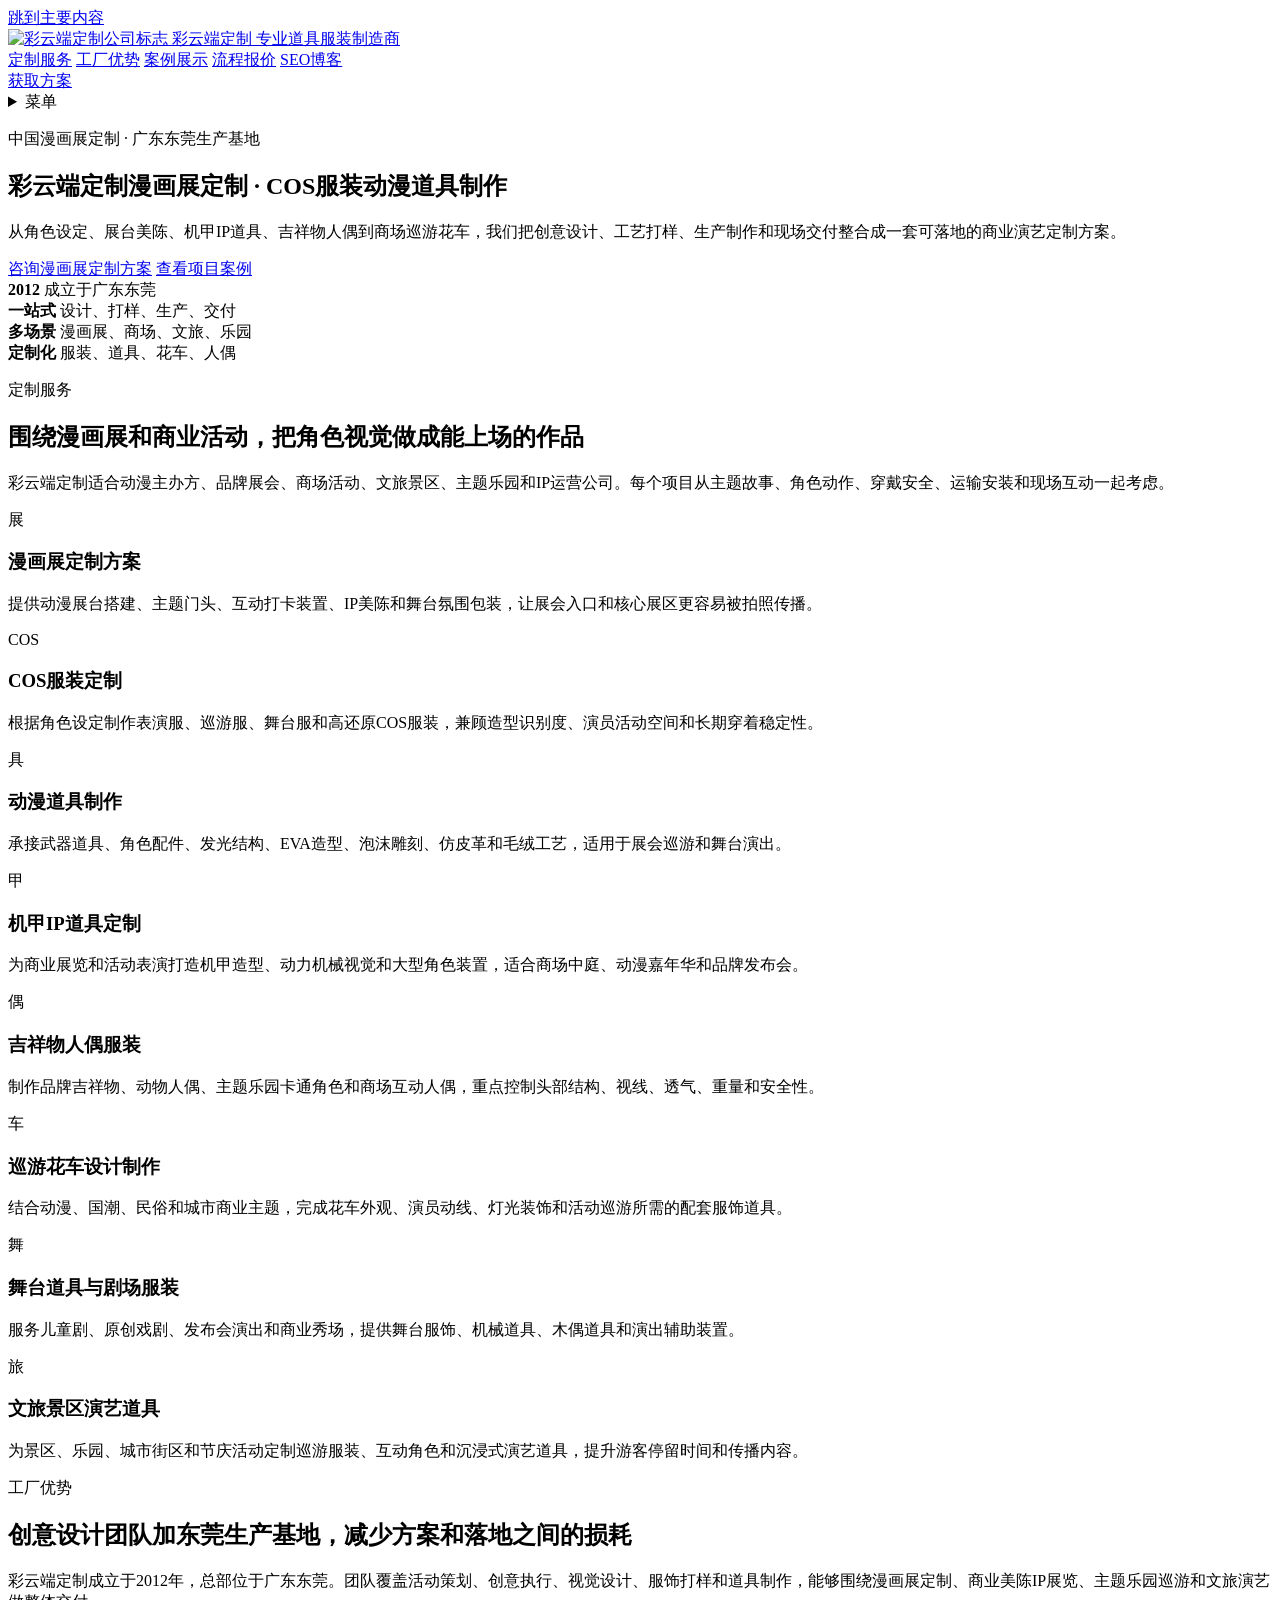
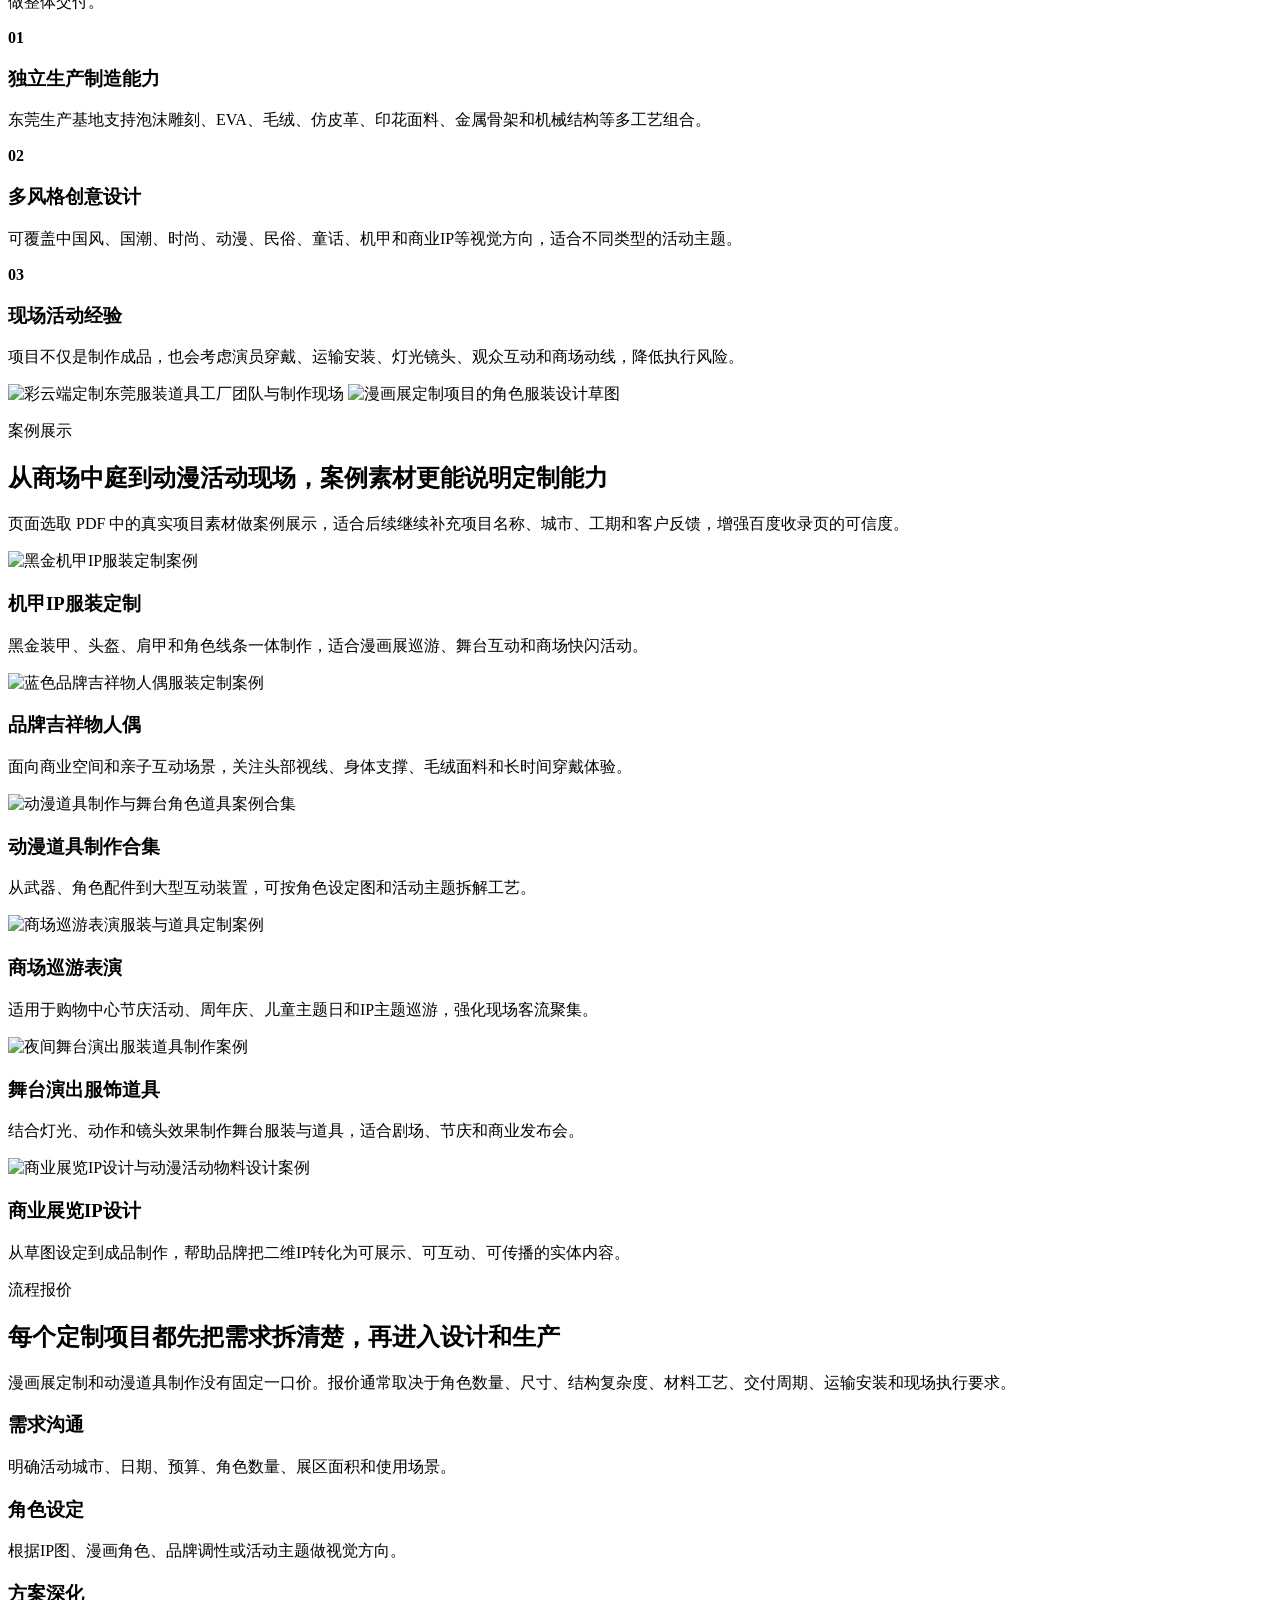
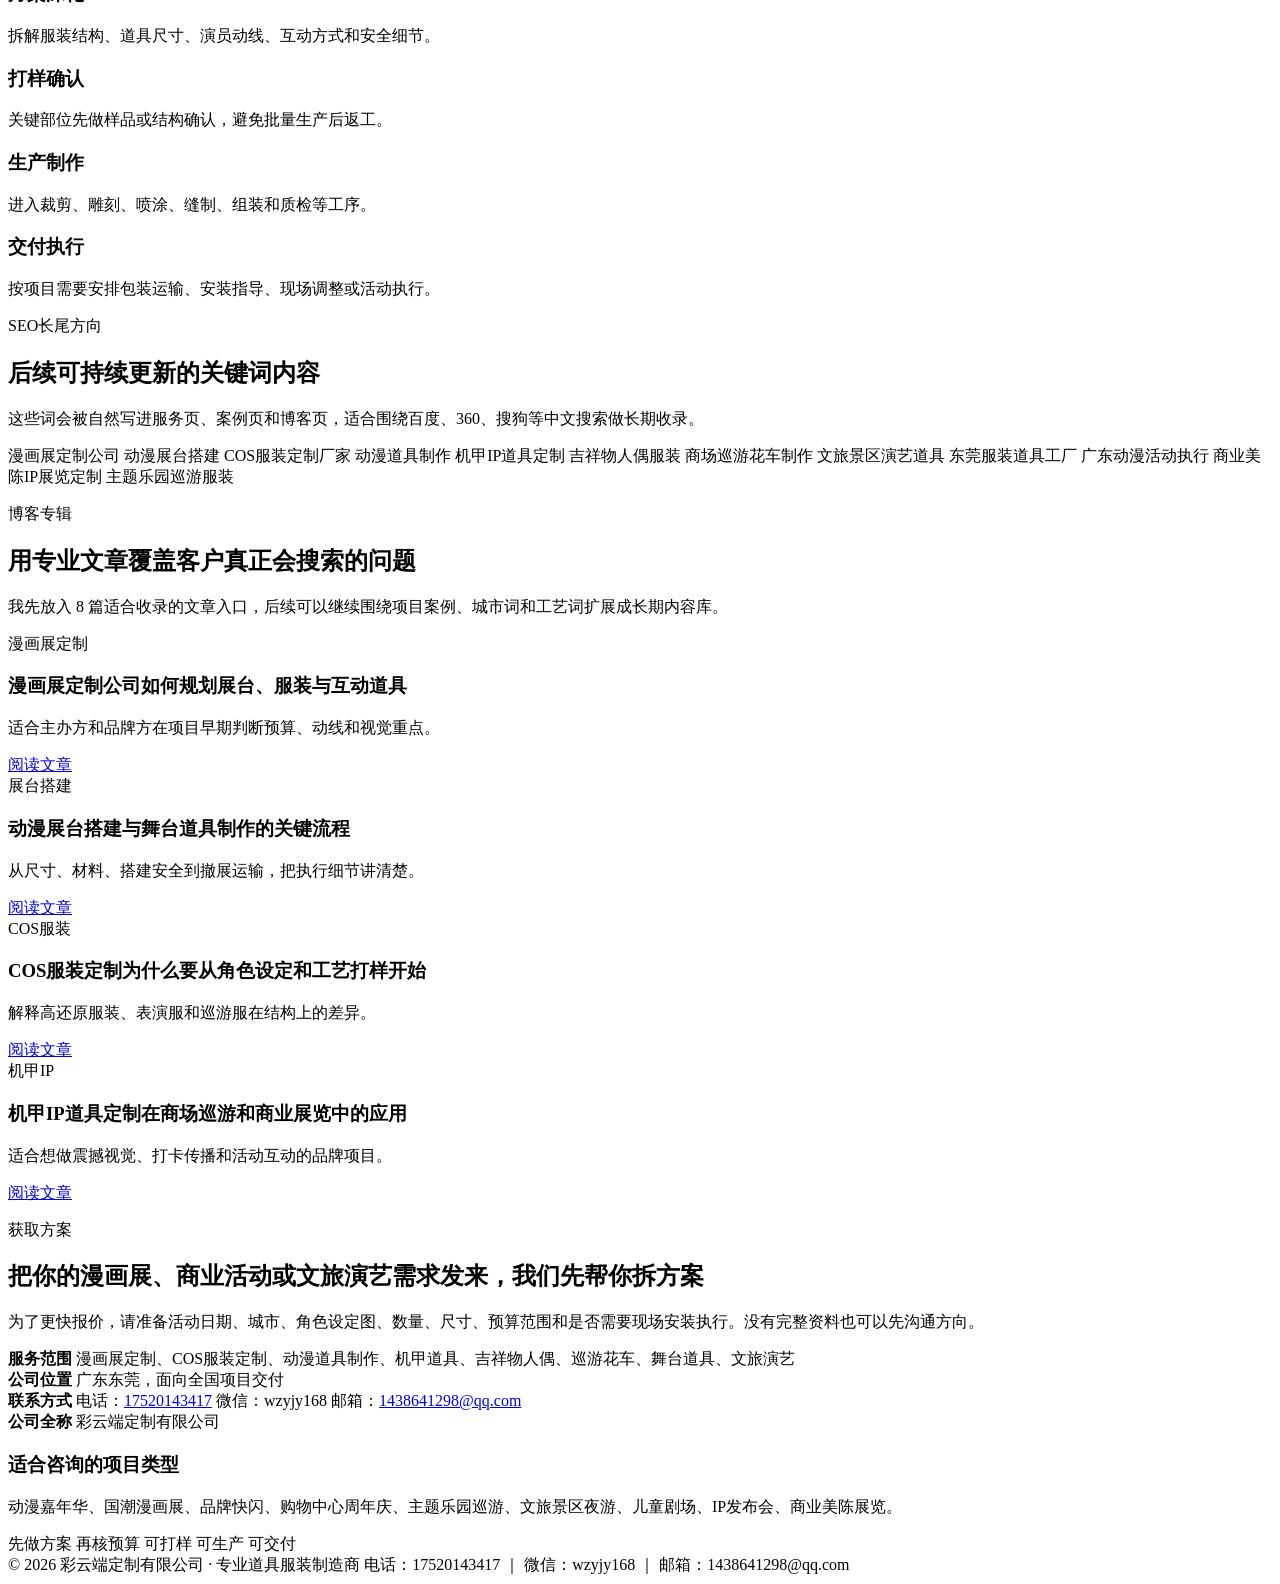
==== index.html @ 737b2afc "Upload root website files" ====
<!doctype html>
<html lang="zh-CN">
<head>
  <meta charset="utf-8">
  <meta name="viewport" content="width=device-width, initial-scale=1">
  <title>彩云端定制有限公司｜漫画展定制_COS服装道具制作_动漫展台搭建厂家</title>
  <meta name="description" content="彩云端定制有限公司成立于2012年，总部位于广东东莞，专注漫画展定制、COS服装定制、动漫道具制作、机甲IP道具、吉祥物人偶、商场巡游花车和文旅演艺服饰道具一站式设计生产。">
  <meta name="keywords" content="漫画展定制,动漫展台搭建,COS服装定制,动漫道具制作,舞台道具制作,机甲IP道具定制,吉祥物人偶服装定制,商场巡游花车,文旅景区演艺道具,东莞服装道具工厂">
  <meta name="robots" content="index,follow">
  <meta name="applicable-device" content="pc,mobile">
  <meta name="format-detection" content="telephone=no">
  <link rel="canonical" href="https://www.caiyunduan168.com/">
  <link rel="preload" as="image" href="assets/images/hero-parade.webp" fetchpriority="high">
  <link rel="icon" href="assets/images/favicon-192.png" sizes="192x192">
  <link rel="stylesheet" href="assets/styles.css">
  <meta property="og:type" content="website">
  <meta property="og:title" content="彩云端定制｜漫画展定制与动漫服饰道具制造商">
  <meta property="og:description" content="从角色设定、展陈美陈、COS服装、机甲道具到巡游花车，彩云端定制提供漫画展与商业演艺项目一站式方案。">
  <meta property="og:image" content="https://www.caiyunduan168.com/assets/images/og-cover.jpg">
  <script type="application/ld+json">
  {
    "@context": "https://schema.org",
    "@type": "Organization",
    "name": "彩云端定制",
    "legalName": "彩云端定制有限公司",
    "url": "https://www.caiyunduan168.com/",
    "logo": "https://www.caiyunduan168.com/assets/images/logo-caiyunduan.webp",
    "foundingDate": "2012",
    "telephone": "+86-17520143417",
    "email": "1438641298@qq.com",
    "address": {
      "@type": "PostalAddress",
      "addressRegion": "广东省",
      "addressLocality": "东莞市",
      "addressCountry": "CN"
    },
    "contactPoint": {
      "@type": "ContactPoint",
      "telephone": "+86-17520143417",
      "email": "1438641298@qq.com",
      "contactType": "customer service",
      "availableLanguage": ["zh-CN"]
    },
    "areaServed": ["广东", "广州", "深圳", "东莞", "佛山", "上海", "杭州", "成都", "北京", "全国"],
    "sameAs": [],
    "description": "彩云端定制是位于广东东莞的专业道具服装制造商，提供漫画展定制、COS服装定制、动漫道具制作、商业美陈IP展览、商场巡游花车和文旅演艺道具等服务。"
  }
  </script>
</head>
<body>
  <a class="skip-link" href="#main">跳到主要内容</a>
  <header class="site-header" id="top">
    <div class="header-inner">
      <a class="brand" href="index.html" aria-label="彩云端定制首页">
        <img src="assets/images/logo-caiyunduan.webp" width="48" height="48" alt="彩云端定制公司标志">
        <span>
          <span class="brand-name">彩云端定制</span>
          <span class="brand-sub">专业道具服装制造商</span>
        </span>
      </a>
      <nav class="nav" aria-label="主导航">
        <a href="#services">定制服务</a>
        <a href="#advantages">工厂优势</a>
        <a href="#cases">案例展示</a>
        <a href="#process">流程报价</a>
        <a href="blog/index.html">SEO博客</a>
      </nav>
      <a class="header-cta" href="#contact">获取方案</a>
      <details class="mobile-nav">
        <summary>菜单</summary>
        <div>
          <a href="#services">定制服务</a>
          <a href="#advantages">工厂优势</a>
          <a href="#cases">案例展示</a>
          <a href="#process">流程报价</a>
          <a href="blog/index.html">SEO博客</a>
          <a href="#contact">获取方案</a>
        </div>
      </details>
    </div>
  </header>

  <main id="main">
    <section class="hero" aria-label="漫画展定制公司首屏">
      <div class="hero-inner">
        <div>
          <p class="eyebrow">中国漫画展定制 · 广东东莞生产基地</p>
          <h1><span class="hero-title-line">彩云端定制</span><span class="hero-title-line">漫画展定制 · COS服装</span><span class="hero-title-line">动漫道具制作</span></h1>
          <p class="hero-lead">从角色设定、展台美陈、机甲IP道具、吉祥物人偶到商场巡游花车，我们把创意设计、工艺打样、生产制作和现场交付整合成一套可落地的商业演艺定制方案。</p>
          <div class="hero-actions">
            <a class="primary-btn" href="#contact">咨询漫画展定制方案</a>
            <a class="secondary-btn" href="#cases">查看项目案例</a>
          </div>
          <div class="hero-proof" aria-label="公司实力">
            <div class="proof-item">
              <strong>2012</strong>
              <span>成立于广东东莞</span>
            </div>
            <div class="proof-item">
              <strong>一站式</strong>
              <span>设计、打样、生产、交付</span>
            </div>
            <div class="proof-item">
              <strong>多场景</strong>
              <span>漫画展、商场、文旅、乐园</span>
            </div>
            <div class="proof-item">
              <strong>定制化</strong>
              <span>服装、道具、花车、人偶</span>
            </div>
          </div>
        </div>
      </div>
    </section>

    <section class="section" id="services">
      <div class="section-inner">
        <div class="section-head">
          <div>
            <p class="section-kicker">定制服务</p>
            <h2>围绕漫画展和商业活动，把角色视觉做成能上场的作品</h2>
          </div>
          <p>彩云端定制适合动漫主办方、品牌展会、商场活动、文旅景区、主题乐园和IP运营公司。每个项目从主题故事、角色动作、穿戴安全、运输安装和现场互动一起考虑。</p>
        </div>
        <div class="service-grid">
          <article class="service-card">
            <span class="service-mark">展</span>
            <h3>漫画展定制方案</h3>
            <p>提供动漫展台搭建、主题门头、互动打卡装置、IP美陈和舞台氛围包装，让展会入口和核心展区更容易被拍照传播。</p>
          </article>
          <article class="service-card">
            <span class="service-mark">COS</span>
            <h3>COS服装定制</h3>
            <p>根据角色设定制作表演服、巡游服、舞台服和高还原COS服装，兼顾造型识别度、演员活动空间和长期穿着稳定性。</p>
          </article>
          <article class="service-card">
            <span class="service-mark">具</span>
            <h3>动漫道具制作</h3>
            <p>承接武器道具、角色配件、发光结构、EVA造型、泡沫雕刻、仿皮革和毛绒工艺，适用于展会巡游和舞台演出。</p>
          </article>
          <article class="service-card">
            <span class="service-mark">甲</span>
            <h3>机甲IP道具定制</h3>
            <p>为商业展览和活动表演打造机甲造型、动力机械视觉和大型角色装置，适合商场中庭、动漫嘉年华和品牌发布会。</p>
          </article>
          <article class="service-card">
            <span class="service-mark">偶</span>
            <h3>吉祥物人偶服装</h3>
            <p>制作品牌吉祥物、动物人偶、主题乐园卡通角色和商场互动人偶，重点控制头部结构、视线、透气、重量和安全性。</p>
          </article>
          <article class="service-card">
            <span class="service-mark">车</span>
            <h3>巡游花车设计制作</h3>
            <p>结合动漫、国潮、民俗和城市商业主题，完成花车外观、演员动线、灯光装饰和活动巡游所需的配套服饰道具。</p>
          </article>
          <article class="service-card">
            <span class="service-mark">舞</span>
            <h3>舞台道具与剧场服装</h3>
            <p>服务儿童剧、原创戏剧、发布会演出和商业秀场，提供舞台服饰、机械道具、木偶道具和演出辅助装置。</p>
          </article>
          <article class="service-card">
            <span class="service-mark">旅</span>
            <h3>文旅景区演艺道具</h3>
            <p>为景区、乐园、城市街区和节庆活动定制巡游服装、互动角色和沉浸式演艺道具，提升游客停留时间和传播内容。</p>
          </article>
        </div>
      </div>
    </section>

    <section class="section soft" id="advantages">
      <div class="section-inner split">
        <div>
          <p class="section-kicker">工厂优势</p>
          <h2>创意设计团队加东莞生产基地，减少方案和落地之间的损耗</h2>
          <p>彩云端定制成立于2012年，总部位于广东东莞。团队覆盖活动策划、创意执行、视觉设计、服饰打样和道具制作，能够围绕漫画展定制、商业美陈IP展览、主题乐园巡游和文旅演艺做整体交付。</p>
          <div class="feature-list">
            <div class="feature">
              <strong>01</strong>
              <div>
                <h3>独立生产制造能力</h3>
                <p>东莞生产基地支持泡沫雕刻、EVA、毛绒、仿皮革、印花面料、金属骨架和机械结构等多工艺组合。</p>
              </div>
            </div>
            <div class="feature">
              <strong>02</strong>
              <div>
                <h3>多风格创意设计</h3>
                <p>可覆盖中国风、国潮、时尚、动漫、民俗、童话、机甲和商业IP等视觉方向，适合不同类型的活动主题。</p>
              </div>
            </div>
            <div class="feature">
              <strong>03</strong>
              <div>
                <h3>现场活动经验</h3>
                <p>项目不仅是制作成品，也会考虑演员穿戴、运输安装、灯光镜头、观众互动和商场动线，降低执行风险。</p>
              </div>
            </div>
          </div>
        </div>
        <div class="split-media">
          <img src="assets/images/case-team-workshop.webp" width="900" height="620" loading="lazy" alt="彩云端定制东莞服装道具工厂团队与制作现场">
          <img src="assets/images/case-design-sketch.webp" width="900" height="620" loading="lazy" alt="漫画展定制项目的角色服装设计草图">
        </div>
      </div>
    </section>

    <section class="section" id="cases">
      <div class="section-inner">
        <div class="section-head">
          <div>
            <p class="section-kicker">案例展示</p>
            <h2>从商场中庭到动漫活动现场，案例素材更能说明定制能力</h2>
          </div>
          <p>页面选取 PDF 中的真实项目素材做案例展示，适合后续继续补充项目名称、城市、工期和客户反馈，增强百度收录页的可信度。</p>
        </div>
        <div class="case-grid">
          <article class="case-card">
            <img src="assets/images/case-mecha-costume.webp" width="900" height="900" loading="lazy" alt="黑金机甲IP服装定制案例">
            <div>
              <h3>机甲IP服装定制</h3>
              <p>黑金装甲、头盔、肩甲和角色线条一体制作，适合漫画展巡游、舞台互动和商场快闪活动。</p>
            </div>
          </article>
          <article class="case-card">
            <img src="assets/images/case-mascot-blue.webp" width="900" height="900" loading="lazy" alt="蓝色品牌吉祥物人偶服装定制案例">
            <div>
              <h3>品牌吉祥物人偶</h3>
              <p>面向商业空间和亲子互动场景，关注头部视线、身体支撑、毛绒面料和长时间穿戴体验。</p>
            </div>
          </article>
          <article class="case-card">
            <img src="assets/images/case-props-collage.webp" width="900" height="900" loading="lazy" alt="动漫道具制作与舞台角色道具案例合集">
            <div>
              <h3>动漫道具制作合集</h3>
              <p>从武器、角色配件到大型互动装置，可按角色设定图和活动主题拆解工艺。</p>
            </div>
          </article>
          <article class="case-card">
            <img src="assets/images/case-shopping-parade.webp" width="900" height="620" loading="lazy" alt="商场巡游表演服装与道具定制案例">
            <div>
              <h3>商场巡游表演</h3>
              <p>适用于购物中心节庆活动、周年庆、儿童主题日和IP主题巡游，强化现场客流聚集。</p>
            </div>
          </article>
          <article class="case-card">
            <img src="assets/images/case-performance-night.webp" width="900" height="620" loading="lazy" alt="夜间舞台演出服装道具制作案例">
            <div>
              <h3>舞台演出服饰道具</h3>
              <p>结合灯光、动作和镜头效果制作舞台服装与道具，适合剧场、节庆和商业发布会。</p>
            </div>
          </article>
          <article class="case-card">
            <img src="assets/images/case-ip-design.webp" width="900" height="620" loading="lazy" alt="商业展览IP设计与动漫活动物料设计案例">
            <div>
              <h3>商业展览IP设计</h3>
              <p>从草图设定到成品制作，帮助品牌把二维IP转化为可展示、可互动、可传播的实体内容。</p>
            </div>
          </article>
        </div>
      </div>
    </section>

    <section class="section night" id="process">
      <div class="section-inner">
        <div class="section-head">
          <div>
            <p class="section-kicker">流程报价</p>
            <h2>每个定制项目都先把需求拆清楚，再进入设计和生产</h2>
          </div>
          <p>漫画展定制和动漫道具制作没有固定一口价。报价通常取决于角色数量、尺寸、结构复杂度、材料工艺、交付周期、运输安装和现场执行要求。</p>
        </div>
        <div class="process">
          <div class="process-step">
            <h3>需求沟通</h3>
            <p>明确活动城市、日期、预算、角色数量、展区面积和使用场景。</p>
          </div>
          <div class="process-step">
            <h3>角色设定</h3>
            <p>根据IP图、漫画角色、品牌调性或活动主题做视觉方向。</p>
          </div>
          <div class="process-step">
            <h3>方案深化</h3>
            <p>拆解服装结构、道具尺寸、演员动线、互动方式和安全细节。</p>
          </div>
          <div class="process-step">
            <h3>打样确认</h3>
            <p>关键部位先做样品或结构确认，避免批量生产后返工。</p>
          </div>
          <div class="process-step">
            <h3>生产制作</h3>
            <p>进入裁剪、雕刻、喷涂、缝制、组装和质检等工序。</p>
          </div>
          <div class="process-step">
            <h3>交付执行</h3>
            <p>按项目需要安排包装运输、安装指导、现场调整或活动执行。</p>
          </div>
        </div>
      </div>
    </section>

    <section class="section soft" id="keywords">
      <div class="section-inner">
        <div class="section-head">
          <div>
            <p class="section-kicker">SEO长尾方向</p>
            <h2>后续可持续更新的关键词内容</h2>
          </div>
          <p>这些词会被自然写进服务页、案例页和博客页，适合围绕百度、360、搜狗等中文搜索做长期收录。</p>
        </div>
        <div class="keyword-strip" aria-label="彩云端定制SEO关键词">
          <span>漫画展定制公司</span>
          <span>动漫展台搭建</span>
          <span>COS服装定制厂家</span>
          <span>动漫道具制作</span>
          <span>机甲IP道具定制</span>
          <span>吉祥物人偶服装</span>
          <span>商场巡游花车制作</span>
          <span>文旅景区演艺道具</span>
          <span>东莞服装道具工厂</span>
          <span>广东动漫活动执行</span>
          <span>商业美陈IP展览定制</span>
          <span>主题乐园巡游服装</span>
        </div>
      </div>
    </section>

    <section class="section" id="blog">
      <div class="section-inner">
        <div class="section-head">
          <div>
            <p class="section-kicker">博客专辑</p>
            <h2>用专业文章覆盖客户真正会搜索的问题</h2>
          </div>
          <p>我先放入 8 篇适合收录的文章入口，后续可以继续围绕项目案例、城市词和工艺词扩展成长期内容库。</p>
        </div>
        <div class="blog-grid">
          <article class="blog-card">
            <span>漫画展定制</span>
            <h3>漫画展定制公司如何规划展台、服装与互动道具</h3>
            <p>适合主办方和品牌方在项目早期判断预算、动线和视觉重点。</p>
            <a href="blog/manhuazhan-dingzhi.html">阅读文章</a>
          </article>
          <article class="blog-card">
            <span>展台搭建</span>
            <h3>动漫展台搭建与舞台道具制作的关键流程</h3>
            <p>从尺寸、材料、搭建安全到撤展运输，把执行细节讲清楚。</p>
            <a href="blog/dongman-zhantai-daoju.html">阅读文章</a>
          </article>
          <article class="blog-card">
            <span>COS服装</span>
            <h3>COS服装定制为什么要从角色设定和工艺打样开始</h3>
            <p>解释高还原服装、表演服和巡游服在结构上的差异。</p>
            <a href="blog/cos-fuzhuang-dingzhi.html">阅读文章</a>
          </article>
          <article class="blog-card">
            <span>机甲IP</span>
            <h3>机甲IP道具定制在商场巡游和商业展览中的应用</h3>
            <p>适合想做震撼视觉、打卡传播和活动互动的品牌项目。</p>
            <a href="blog/jijia-ip-daoju.html">阅读文章</a>
          </article>
        </div>
      </div>
    </section>

    <section class="section soft" id="contact">
      <div class="section-inner contact-layout">
        <div class="contact-panel">
          <p class="section-kicker">获取方案</p>
          <h2>把你的漫画展、商业活动或文旅演艺需求发来，我们先帮你拆方案</h2>
          <p>为了更快报价，请准备活动日期、城市、角色设定图、数量、尺寸、预算范围和是否需要现场安装执行。没有完整资料也可以先沟通方向。</p>
          <div class="contact-list">
            <div class="contact-row">
              <strong>服务范围</strong>
              <span>漫画展定制、COS服装定制、动漫道具制作、机甲道具、吉祥物人偶、巡游花车、舞台道具、文旅演艺</span>
            </div>
            <div class="contact-row">
              <strong>公司位置</strong>
              <span>广东东莞，面向全国项目交付</span>
            </div>
            <div class="contact-row">
              <strong>联系方式</strong>
              <span class="contact-methods">
                <span>电话：<a href="tel:17520143417">17520143417</a></span>
                <span>微信：wzyjy168</span>
                <span>邮箱：<a href="mailto:1438641298@qq.com">1438641298@qq.com</a></span>
              </span>
            </div>
            <div class="contact-row">
              <strong>公司全称</strong>
              <span>彩云端定制有限公司</span>
            </div>
          </div>
        </div>
        <aside class="contact-panel">
          <h3>适合咨询的项目类型</h3>
          <p>动漫嘉年华、国潮漫画展、品牌快闪、购物中心周年庆、主题乐园巡游、文旅景区夜游、儿童剧场、IP发布会、商业美陈展览。</p>
          <div class="keyword-strip">
            <span>先做方案</span>
            <span>再核预算</span>
            <span>可打样</span>
            <span>可生产</span>
            <span>可交付</span>
          </div>
        </aside>
      </div>
    </section>
  </main>

  <footer class="site-footer">
    <div class="footer-inner">
      <span>© 2026 彩云端定制有限公司 · 专业道具服装制造商</span>
      <span>电话：17520143417 ｜ 微信：wzyjy168 ｜ 邮箱：1438641298@qq.com</span>
    </div>
  </footer>
</body>
</html>
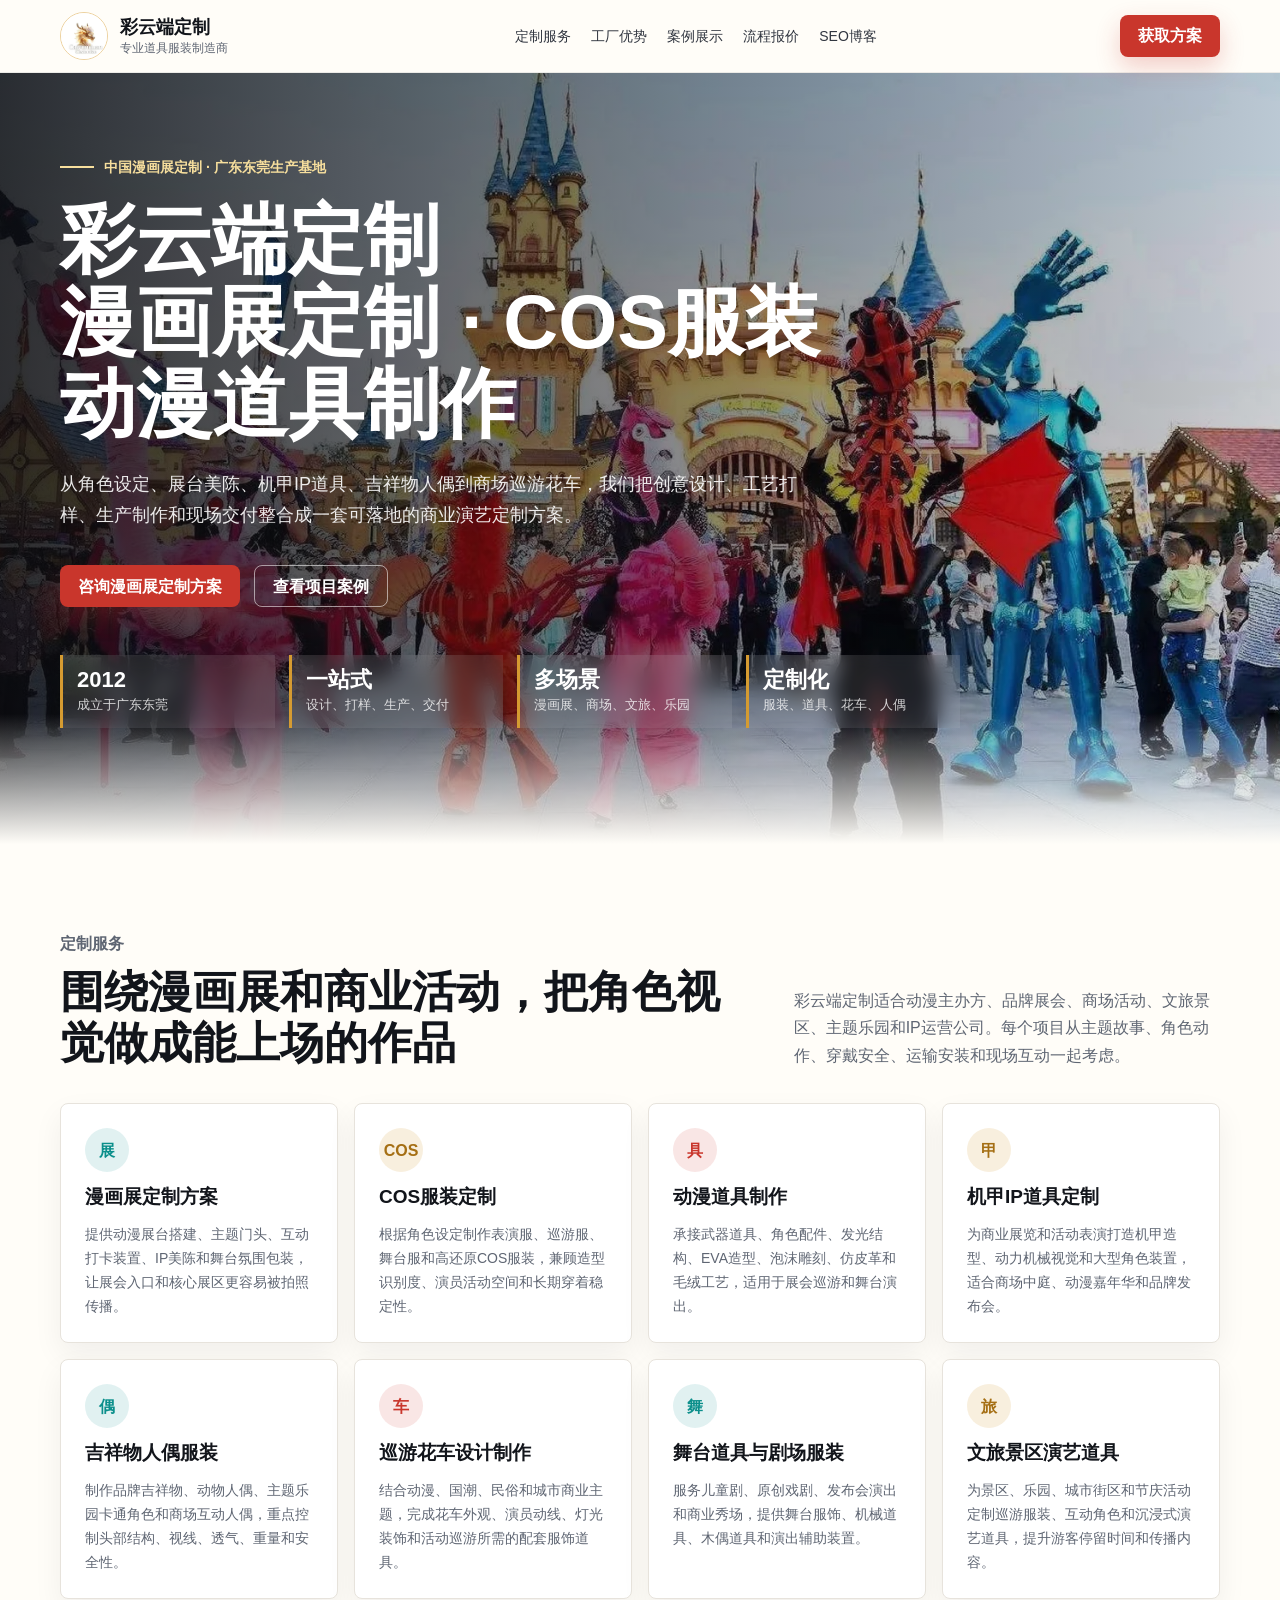
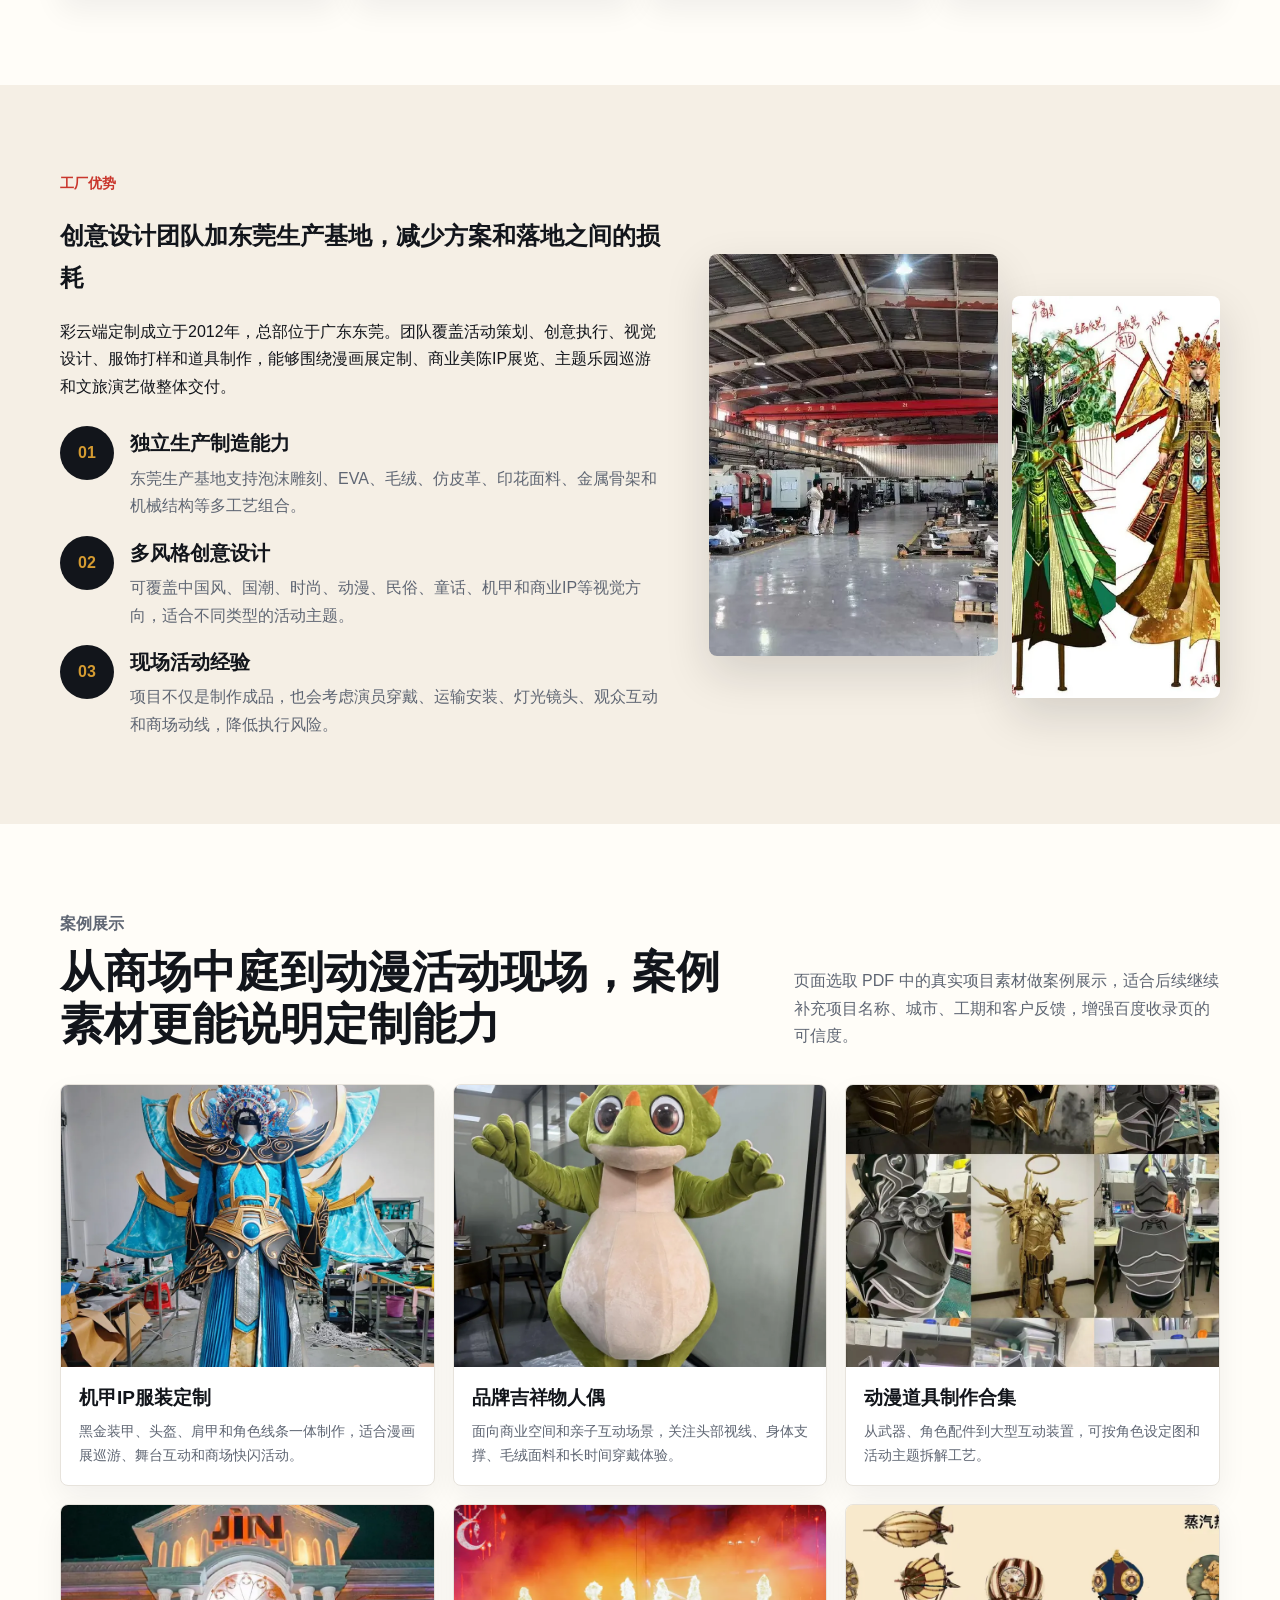
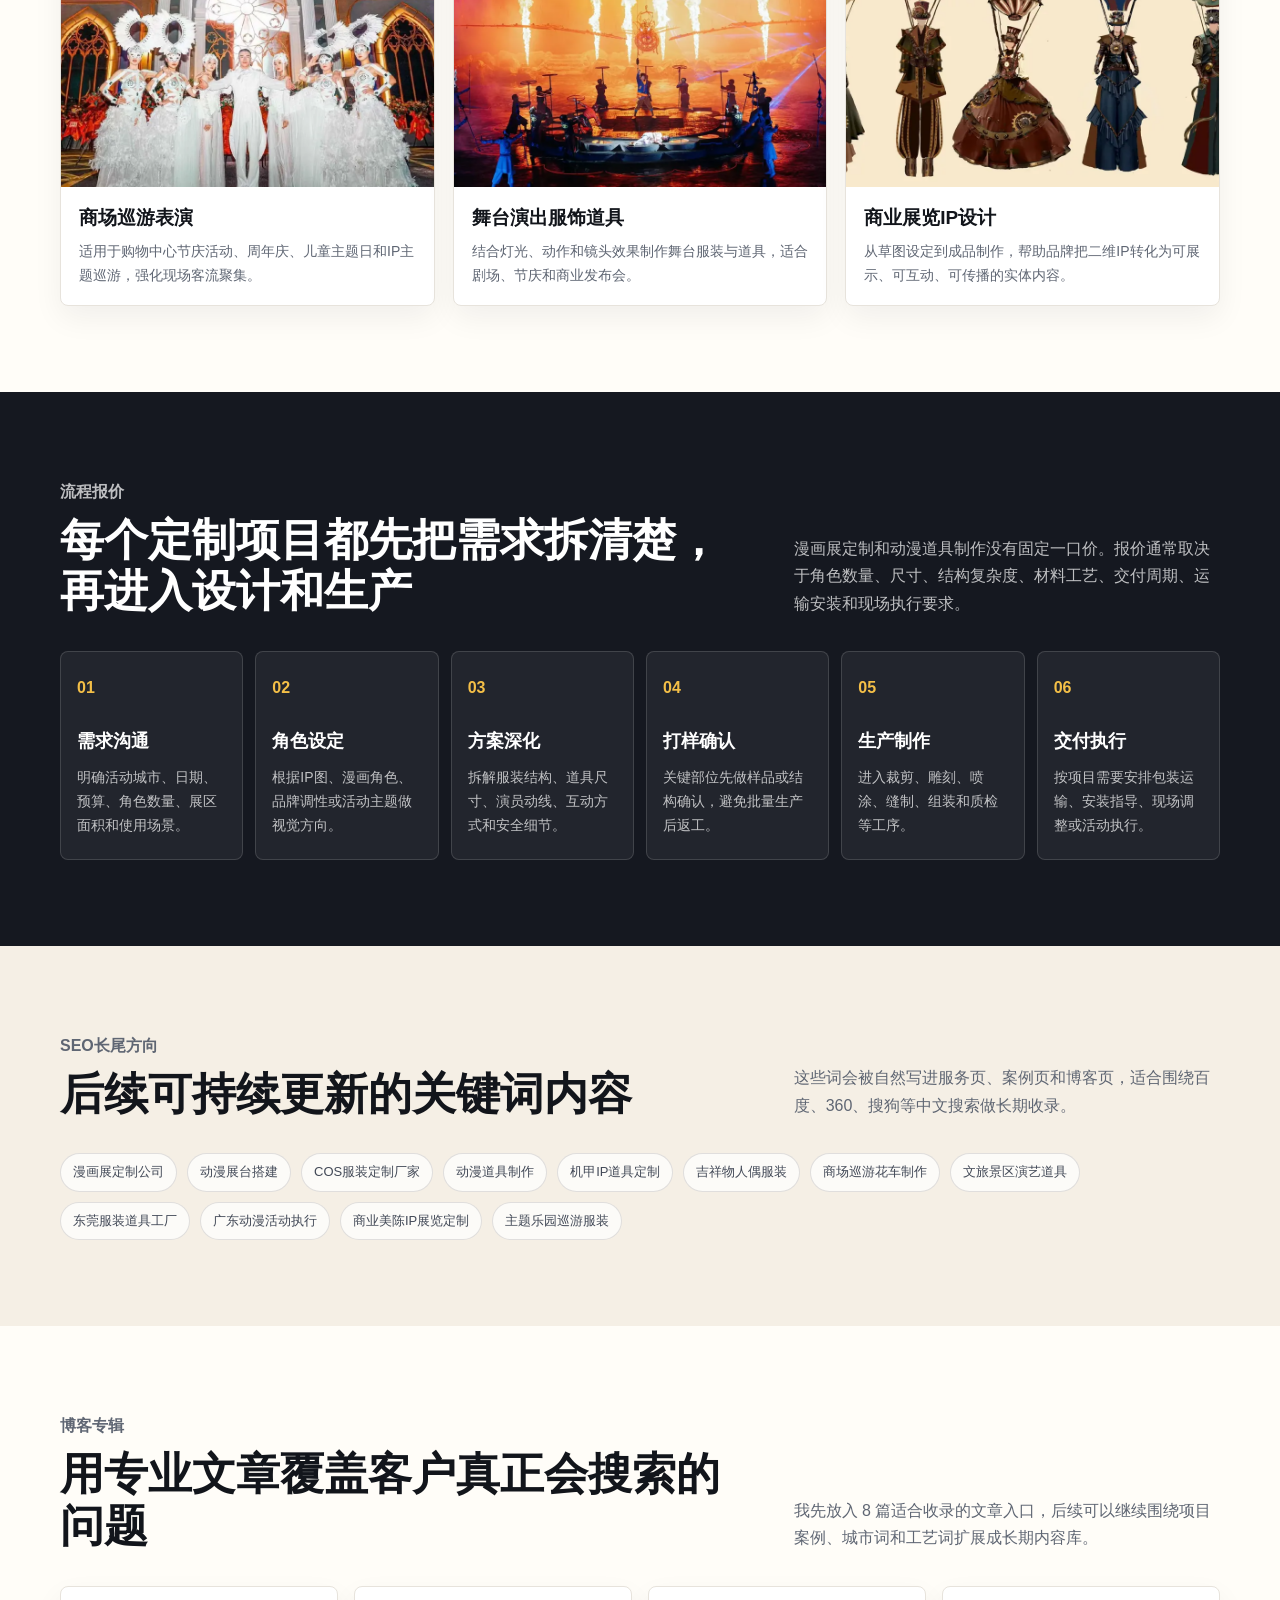
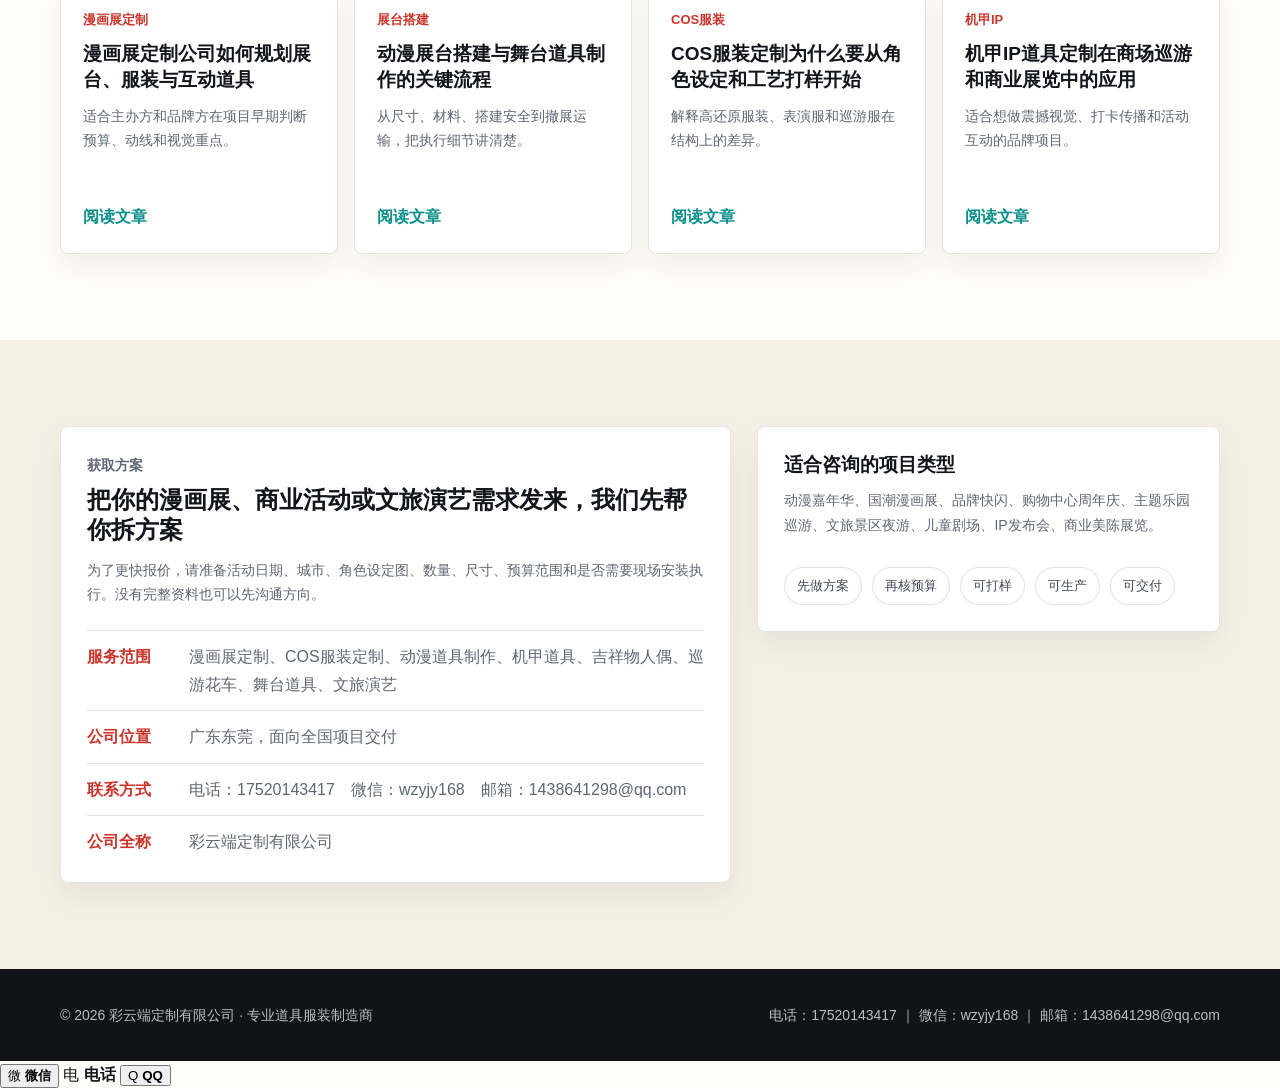
==== commit 7c2d6779: "Update contact popup homepage" ====
--- a/index.html
+++ b/index.html
@@ -412,5 +412,84 @@
       <span>电话：17520143417 ｜ 微信：wzyjy168 ｜ 邮箱：1438641298@qq.com</span>
     </div>
   </footer>
+  <div class="floating-contact" aria-label="快速联系">
+    <button class="float-btn wechat" type="button" data-contact-popup="wechat" aria-label="查看微信">
+      <span>微</span>
+      <strong>微信</strong>
+    </button>
+    <a class="float-btn phone" href="tel:17520143417" aria-label="拨打电话">
+      <span>电</span>
+      <strong>电话</strong>
+    </a>
+    <button class="float-btn qq" type="button" data-contact-popup="qq" aria-label="查看QQ">
+      <span>Q</span>
+      <strong>QQ</strong>
+    </button>
+  </div>
+
+  <div class="contact-popup" id="contact-popup" hidden>
+    <div class="contact-popup-card" role="dialog" aria-modal="true" aria-labelledby="contact-popup-title">
+      <button class="contact-popup-close" type="button" aria-label="关闭弹窗">×</button>
+      <p class="popup-kicker">彩云端定制有限公司</p>
+      <h2 id="contact-popup-title">微信咨询</h2>
+      <p id="contact-popup-copy">添加微信，发送需求图片、尺寸和数量，快速获取定制方案。</p>
+      <div class="popup-value" id="contact-popup-value">wzyjy168</div>
+      <button class="popup-copy" type="button">复制号码</button>
+    </div>
+  </div>
+  <script>
+    (function () {
+      var popup = document.getElementById('contact-popup');
+      var title = document.getElementById('contact-popup-title');
+      var copy = document.getElementById('contact-popup-copy');
+      var value = document.getElementById('contact-popup-value');
+      var close = document.querySelector('.contact-popup-close');
+      var copyButton = document.querySelector('.popup-copy');
+      var data = {
+        wechat: {
+          title: '微信咨询',
+          copy: '添加微信，发送需求图片、尺寸和数量，快速获取定制方案。',
+          value: 'wzyjy168'
+        },
+        qq: {
+          title: 'QQ咨询',
+          copy: '通过QQ沟通漫画展服装、道具、人偶和美陈定制需求。',
+          value: '1438641298'
+        }
+      };
+
+      function openPopup(type) {
+        var item = data[type];
+        if (!item) return;
+        title.textContent = item.title;
+        copy.textContent = item.copy;
+        value.textContent = item.value;
+        popup.hidden = false;
+        copyButton.textContent = '复制号码';
+      }
+
+      document.querySelectorAll('[data-contact-popup]').forEach(function (button) {
+        button.addEventListener('click', function () {
+          openPopup(button.getAttribute('data-contact-popup'));
+        });
+      });
+
+      close.addEventListener('click', function () {
+        popup.hidden = true;
+      });
+
+      popup.addEventListener('click', function (event) {
+        if (event.target === popup) popup.hidden = true;
+      });
+
+      copyButton.addEventListener('click', function () {
+        navigator.clipboard.writeText(value.textContent).then(function () {
+          copyButton.textContent = '已复制';
+        }).catch(function () {
+          copyButton.textContent = '请手动复制';
+        });
+      });
+    })();
+  </script>
 </body>
 </html>
--- a/assets/styles.css
+++ b/assets/styles.css
@@ -0,0 +1,829 @@
+:root {
+  --ink: #12151b;
+  --muted: #5f6673;
+  --line: #e7e3dc;
+  --paper: #fffdf8;
+  --soft: #f5efe5;
+  --gold: #d59b31;
+  --red: #c9362c;
+  --teal: #0b8f8b;
+  --night: #151820;
+  --white: #ffffff;
+  --shadow: 0 18px 46px rgba(18, 21, 27, 0.14);
+  color-scheme: light;
+}
+
+* {
+  box-sizing: border-box;
+}
+
+html {
+  scroll-behavior: smooth;
+}
+
+body {
+  margin: 0;
+  background: var(--paper);
+  color: var(--ink);
+  font-family: "Microsoft YaHei", "PingFang SC", "Noto Sans SC", Arial, sans-serif;
+  line-height: 1.72;
+  letter-spacing: 0;
+}
+
+img {
+  display: block;
+  max-width: 100%;
+  height: auto;
+}
+
+a {
+  color: inherit;
+  text-decoration: none;
+}
+
+p {
+  margin: 0;
+}
+
+.skip-link {
+  position: absolute;
+  left: 12px;
+  top: -80px;
+  z-index: 30;
+  background: var(--ink);
+  color: var(--white);
+  padding: 10px 14px;
+}
+
+.skip-link:focus {
+  top: 12px;
+}
+
+.site-header {
+  position: sticky;
+  top: 0;
+  z-index: 20;
+  background: rgba(255, 253, 248, 0.93);
+  border-bottom: 1px solid rgba(18, 21, 27, 0.08);
+  backdrop-filter: blur(14px);
+}
+
+.header-inner,
+.section-inner {
+  width: min(1160px, calc(100% - 40px));
+  margin: 0 auto;
+}
+
+.header-inner {
+  min-height: 72px;
+  display: flex;
+  align-items: center;
+  justify-content: space-between;
+  gap: 22px;
+}
+
+.brand {
+  display: inline-flex;
+  align-items: center;
+  gap: 12px;
+  min-width: 212px;
+}
+
+.brand img {
+  width: 48px;
+  height: 48px;
+  border-radius: 50%;
+  object-fit: cover;
+  border: 1px solid rgba(213, 155, 49, 0.45);
+}
+
+.brand-name {
+  display: block;
+  font-size: 18px;
+  font-weight: 800;
+  line-height: 1.2;
+}
+
+.brand-sub {
+  display: block;
+  margin-top: 2px;
+  color: var(--muted);
+  font-size: 12px;
+  line-height: 1.2;
+}
+
+.nav {
+  display: flex;
+  align-items: center;
+  gap: 20px;
+  color: #313640;
+  font-size: 14px;
+  white-space: nowrap;
+}
+
+.nav a {
+  border-bottom: 2px solid transparent;
+  padding: 24px 0 22px;
+}
+
+.nav a:hover,
+.nav a:focus {
+  color: var(--red);
+  border-bottom-color: var(--red);
+}
+
+.header-cta,
+.primary-btn,
+.secondary-btn {
+  display: inline-flex;
+  align-items: center;
+  justify-content: center;
+  min-height: 42px;
+  padding: 0 18px;
+  border-radius: 8px;
+  font-weight: 800;
+}
+
+.header-cta,
+.primary-btn {
+  background: var(--red);
+  color: var(--white);
+  box-shadow: 0 10px 24px rgba(201, 54, 44, 0.24);
+}
+
+.secondary-btn {
+  border: 1px solid rgba(255, 255, 255, 0.55);
+  color: var(--white);
+}
+
+.mobile-nav {
+  display: none;
+}
+
+.hero {
+  position: relative;
+  min-height: 74svh;
+  overflow: hidden;
+  color: var(--white);
+  background:
+    linear-gradient(90deg, rgba(11, 12, 16, 0.86), rgba(11, 12, 16, 0.48) 54%, rgba(11, 12, 16, 0.18)),
+    url("images/hero-parade.webp") center / cover no-repeat;
+}
+
+.hero::after {
+  content: "";
+  position: absolute;
+  inset: auto 0 0;
+  height: 130px;
+  background: linear-gradient(0deg, var(--paper), rgba(255, 253, 248, 0));
+}
+
+.hero-inner {
+  position: relative;
+  z-index: 1;
+  width: min(1160px, calc(100% - 40px));
+  min-height: 74svh;
+  margin: 0 auto;
+  display: grid;
+  align-items: center;
+  padding: 76px 0 116px;
+}
+
+.eyebrow {
+  display: inline-flex;
+  align-items: center;
+  gap: 10px;
+  margin-bottom: 20px;
+  color: #f7df9d;
+  font-size: 14px;
+  font-weight: 800;
+}
+
+.eyebrow::before {
+  content: "";
+  width: 34px;
+  height: 2px;
+  background: currentColor;
+}
+
+.hero h1 {
+  max-width: 860px;
+  margin: 0;
+  font-size: clamp(36px, 6vw, 76px);
+  line-height: 1.08;
+  letter-spacing: 0;
+}
+
+.hero-title-line {
+  display: block;
+}
+
+.hero-lead {
+  max-width: 760px;
+  margin: 24px 0 0;
+  color: rgba(255, 255, 255, 0.9);
+  font-size: 18px;
+}
+
+.hero-actions {
+  display: flex;
+  flex-wrap: wrap;
+  gap: 14px;
+  margin-top: 34px;
+}
+
+.hero-proof {
+  display: grid;
+  grid-template-columns: repeat(4, minmax(0, 1fr));
+  gap: 14px;
+  max-width: 900px;
+  margin-top: 48px;
+}
+
+.proof-item {
+  border-left: 3px solid var(--gold);
+  background: rgba(255, 255, 255, 0.1);
+  padding: 12px 14px;
+  backdrop-filter: blur(10px);
+}
+
+.proof-item strong {
+  display: block;
+  font-size: 22px;
+  line-height: 1.2;
+}
+
+.proof-item span {
+  display: block;
+  color: rgba(255, 255, 255, 0.8);
+  font-size: 13px;
+}
+
+.section {
+  padding: 86px 0;
+}
+
+.section.soft {
+  background: var(--soft);
+}
+
+.section.night {
+  background: var(--night);
+  color: var(--white);
+}
+
+.section-head {
+  display: grid;
+  grid-template-columns: minmax(0, 0.9fr) minmax(260px, 0.55fr);
+  gap: 36px;
+  align-items: end;
+  margin-bottom: 34px;
+}
+
+.section-kicker {
+  margin-bottom: 8px;
+  color: var(--red);
+  font-size: 14px;
+  font-weight: 800;
+}
+
+.section-head h2,
+.article h1 {
+  margin: 0;
+  font-size: clamp(28px, 4vw, 44px);
+  line-height: 1.18;
+  letter-spacing: 0;
+}
+
+.section-head p {
+  color: var(--muted);
+  font-size: 16px;
+}
+
+.night .section-head p {
+  color: rgba(255, 255, 255, 0.72);
+}
+
+.service-grid {
+  display: grid;
+  grid-template-columns: repeat(4, minmax(0, 1fr));
+  gap: 16px;
+}
+
+.service-card,
+.case-card,
+.blog-card,
+.article-aside,
+.contact-panel {
+  border: 1px solid var(--line);
+  border-radius: 8px;
+  background: var(--white);
+  box-shadow: 0 12px 30px rgba(18, 21, 27, 0.06);
+}
+
+.service-card {
+  min-height: 228px;
+  padding: 24px;
+  display: flex;
+  flex-direction: column;
+  gap: 12px;
+}
+
+.service-mark {
+  display: inline-grid;
+  place-items: center;
+  width: 44px;
+  height: 44px;
+  border-radius: 50%;
+  background: rgba(11, 143, 139, 0.12);
+  color: var(--teal);
+  font-weight: 900;
+}
+
+.service-card:nth-child(2n) .service-mark {
+  background: rgba(213, 155, 49, 0.16);
+  color: #a56f14;
+}
+
+.service-card:nth-child(3n) .service-mark {
+  background: rgba(201, 54, 44, 0.12);
+  color: var(--red);
+}
+
+.service-card h3,
+.case-card h3,
+.blog-card h3 {
+  margin: 0;
+  font-size: 19px;
+  line-height: 1.35;
+}
+
+.service-card p,
+.case-card p,
+.blog-card p,
+.article-aside p,
+.contact-panel p {
+  color: var(--muted);
+  font-size: 14px;
+}
+
+.split {
+  display: grid;
+  grid-template-columns: minmax(0, 0.92fr) minmax(320px, 0.78fr);
+  gap: 46px;
+  align-items: center;
+}
+
+.split-media {
+  display: grid;
+  grid-template-columns: 1fr 0.72fr;
+  gap: 14px;
+  align-items: stretch;
+}
+
+.split-media img {
+  width: 100%;
+  height: 100%;
+  min-height: 360px;
+  object-fit: cover;
+  border-radius: 8px;
+  box-shadow: var(--shadow);
+}
+
+.split-media img:last-child {
+  margin-top: 42px;
+}
+
+.feature-list {
+  display: grid;
+  gap: 16px;
+  margin-top: 26px;
+}
+
+.feature {
+  display: grid;
+  grid-template-columns: 54px minmax(0, 1fr);
+  gap: 16px;
+  align-items: start;
+}
+
+.feature strong {
+  display: grid;
+  place-items: center;
+  width: 54px;
+  height: 54px;
+  border-radius: 50%;
+  background: var(--ink);
+  color: var(--gold);
+}
+
+.feature h3 {
+  margin: 0 0 4px;
+  font-size: 20px;
+}
+
+.feature p {
+  color: var(--muted);
+}
+
+.case-grid {
+  display: grid;
+  grid-template-columns: repeat(3, minmax(0, 1fr));
+  gap: 18px;
+}
+
+.case-card {
+  overflow: hidden;
+}
+
+.case-card img {
+  width: 100%;
+  aspect-ratio: 1.32 / 1;
+  object-fit: cover;
+}
+
+.case-card div {
+  padding: 18px;
+}
+
+.case-card p {
+  margin-top: 8px;
+}
+
+.process {
+  counter-reset: process;
+  display: grid;
+  grid-template-columns: repeat(6, minmax(0, 1fr));
+  gap: 12px;
+}
+
+.process-step {
+  position: relative;
+  min-height: 178px;
+  padding: 22px 16px;
+  border: 1px solid rgba(255, 255, 255, 0.14);
+  border-radius: 8px;
+  background: rgba(255, 255, 255, 0.06);
+}
+
+.process-step::before {
+  counter-increment: process;
+  content: "0" counter(process);
+  display: block;
+  margin-bottom: 24px;
+  color: #f4bf47;
+  font-weight: 900;
+}
+
+.process-step h3 {
+  margin: 0 0 8px;
+  font-size: 18px;
+}
+
+.process-step p {
+  color: rgba(255, 255, 255, 0.72);
+  font-size: 14px;
+}
+
+.keyword-strip {
+  display: flex;
+  flex-wrap: wrap;
+  gap: 10px;
+  margin-top: 30px;
+}
+
+.keyword-strip span {
+  border: 1px solid rgba(18, 21, 27, 0.12);
+  border-radius: 999px;
+  background: rgba(255, 255, 255, 0.72);
+  padding: 7px 12px;
+  color: #424957;
+  font-size: 13px;
+}
+
+.blog-grid {
+  display: grid;
+  grid-template-columns: repeat(4, minmax(0, 1fr));
+  gap: 16px;
+}
+
+.blog-card {
+  display: flex;
+  flex-direction: column;
+  min-height: 268px;
+  padding: 22px;
+}
+
+.blog-card span {
+  color: var(--red);
+  font-size: 13px;
+  font-weight: 800;
+}
+
+.blog-card h3 {
+  margin-top: 10px;
+}
+
+.blog-card p {
+  margin-top: 12px;
+}
+
+.blog-card a {
+  margin-top: auto;
+  color: var(--teal);
+  font-weight: 800;
+}
+
+.contact-layout {
+  display: grid;
+  grid-template-columns: minmax(0, 0.9fr) minmax(320px, 0.62fr);
+  gap: 26px;
+  align-items: start;
+}
+
+.contact-panel {
+  padding: 26px;
+}
+
+.contact-panel h2,
+.contact-panel h3 {
+  margin: 0 0 12px;
+  line-height: 1.28;
+}
+
+.contact-list {
+  display: grid;
+  gap: 12px;
+  margin-top: 24px;
+}
+
+.contact-row {
+  display: grid;
+  grid-template-columns: 90px minmax(0, 1fr);
+  gap: 12px;
+  padding-top: 12px;
+  border-top: 1px solid var(--line);
+}
+
+.contact-row strong {
+  color: var(--red);
+}
+
+.contact-row span {
+  color: var(--muted);
+}
+
+.contact-methods {
+  display: flex;
+  flex-wrap: wrap;
+  gap: 2px 16px;
+}
+
+.contact-methods span {
+  white-space: nowrap;
+}
+
+.contact-methods a {
+  color: inherit;
+}
+
+.site-footer {
+  background: #111319;
+  color: rgba(255, 255, 255, 0.72);
+  padding: 34px 0;
+}
+
+.footer-inner {
+  width: min(1160px, calc(100% - 40px));
+  margin: 0 auto;
+  display: flex;
+  flex-wrap: wrap;
+  justify-content: space-between;
+  gap: 16px;
+  font-size: 14px;
+}
+
+.breadcrumb {
+  width: min(940px, calc(100% - 40px));
+  margin: 26px auto 0;
+  color: var(--muted);
+  font-size: 14px;
+}
+
+.article-hero {
+  padding: 58px 0 36px;
+  background: var(--soft);
+}
+
+.article {
+  width: min(940px, calc(100% - 40px));
+  margin: 0 auto;
+}
+
+.article-meta {
+  margin-bottom: 14px;
+  color: var(--red);
+  font-size: 14px;
+  font-weight: 800;
+}
+
+.article-intro {
+  max-width: 780px;
+  margin-top: 18px;
+  color: var(--muted);
+  font-size: 18px;
+}
+
+.article-layout {
+  width: min(1160px, calc(100% - 40px));
+  margin: 54px auto 86px;
+  display: grid;
+  grid-template-columns: minmax(0, 1fr) 300px;
+  gap: 44px;
+  align-items: start;
+}
+
+.article-body {
+  min-width: 0;
+}
+
+.article-body h2 {
+  margin: 34px 0 12px;
+  font-size: 28px;
+  line-height: 1.28;
+}
+
+.article-body p {
+  margin: 14px 0;
+  color: #343b48;
+}
+
+.article-body ul {
+  padding-left: 20px;
+  color: #343b48;
+}
+
+.article-body li {
+  margin: 8px 0;
+}
+
+.article-body img {
+  width: 100%;
+  margin: 26px 0;
+  border-radius: 8px;
+}
+
+.article-aside {
+  position: sticky;
+  top: 96px;
+  padding: 22px;
+}
+
+.article-aside h3 {
+  margin: 0 0 12px;
+}
+
+.article-aside a {
+  display: block;
+  padding: 11px 0;
+  border-top: 1px solid var(--line);
+  color: #343b48;
+  font-size: 14px;
+}
+
+.article-aside a:hover {
+  color: var(--red);
+}
+
+.blog-archive {
+  padding: 76px 0 90px;
+}
+
+.archive-lead {
+  max-width: 760px;
+  margin: 14px 0 34px;
+  color: var(--muted);
+}
+
+@media (max-width: 980px) {
+  .header-inner {
+    flex-wrap: wrap;
+    padding: 12px 0;
+  }
+
+  .nav,
+  .header-cta {
+    display: none;
+  }
+
+  .mobile-nav {
+    display: block;
+    width: 100%;
+  }
+
+  .mobile-nav summary {
+    cursor: pointer;
+    list-style: none;
+    border: 1px solid var(--line);
+    border-radius: 8px;
+    padding: 10px 12px;
+    font-weight: 800;
+  }
+
+  .mobile-nav summary::-webkit-details-marker {
+    display: none;
+  }
+
+  .mobile-nav div {
+    display: grid;
+    gap: 10px;
+    padding: 12px 0 4px;
+  }
+
+  .section-head,
+  .split,
+  .contact-layout,
+  .article-layout {
+    grid-template-columns: 1fr;
+  }
+
+  .service-grid,
+  .blog-grid {
+    grid-template-columns: repeat(2, minmax(0, 1fr));
+  }
+
+  .case-grid {
+    grid-template-columns: repeat(2, minmax(0, 1fr));
+  }
+
+  .process {
+    grid-template-columns: repeat(3, minmax(0, 1fr));
+  }
+
+  .article-aside {
+    position: static;
+  }
+}
+
+@media (max-width: 680px) {
+  .header-inner,
+  .section-inner,
+  .hero-inner,
+  .footer-inner,
+  .article,
+  .breadcrumb,
+  .article-layout {
+    width: min(100% - 28px, 1160px);
+  }
+
+  .hero,
+  .hero-inner {
+    min-height: 68svh;
+  }
+
+  .hero-inner {
+    padding: 54px 0 92px;
+  }
+
+  .hero h1 {
+    font-size: 31px;
+  }
+
+  .hero-lead {
+    font-size: 16px;
+  }
+
+  .hero-proof,
+  .service-grid,
+  .case-grid,
+  .blog-grid,
+  .process {
+    grid-template-columns: 1fr;
+  }
+
+  .hero-proof {
+    display: none;
+  }
+
+  .split-media {
+    grid-template-columns: 1fr;
+  }
+
+  .split-media img,
+  .split-media img:last-child {
+    min-height: 280px;
+    margin-top: 0;
+  }
+
+  .section {
+    padding: 62px 0;
+  }
+
+  .contact-row {
+    grid-template-columns: 1fr;
+  }
+
+  .contact-methods span {
+    white-space: normal;
+  }
+}
